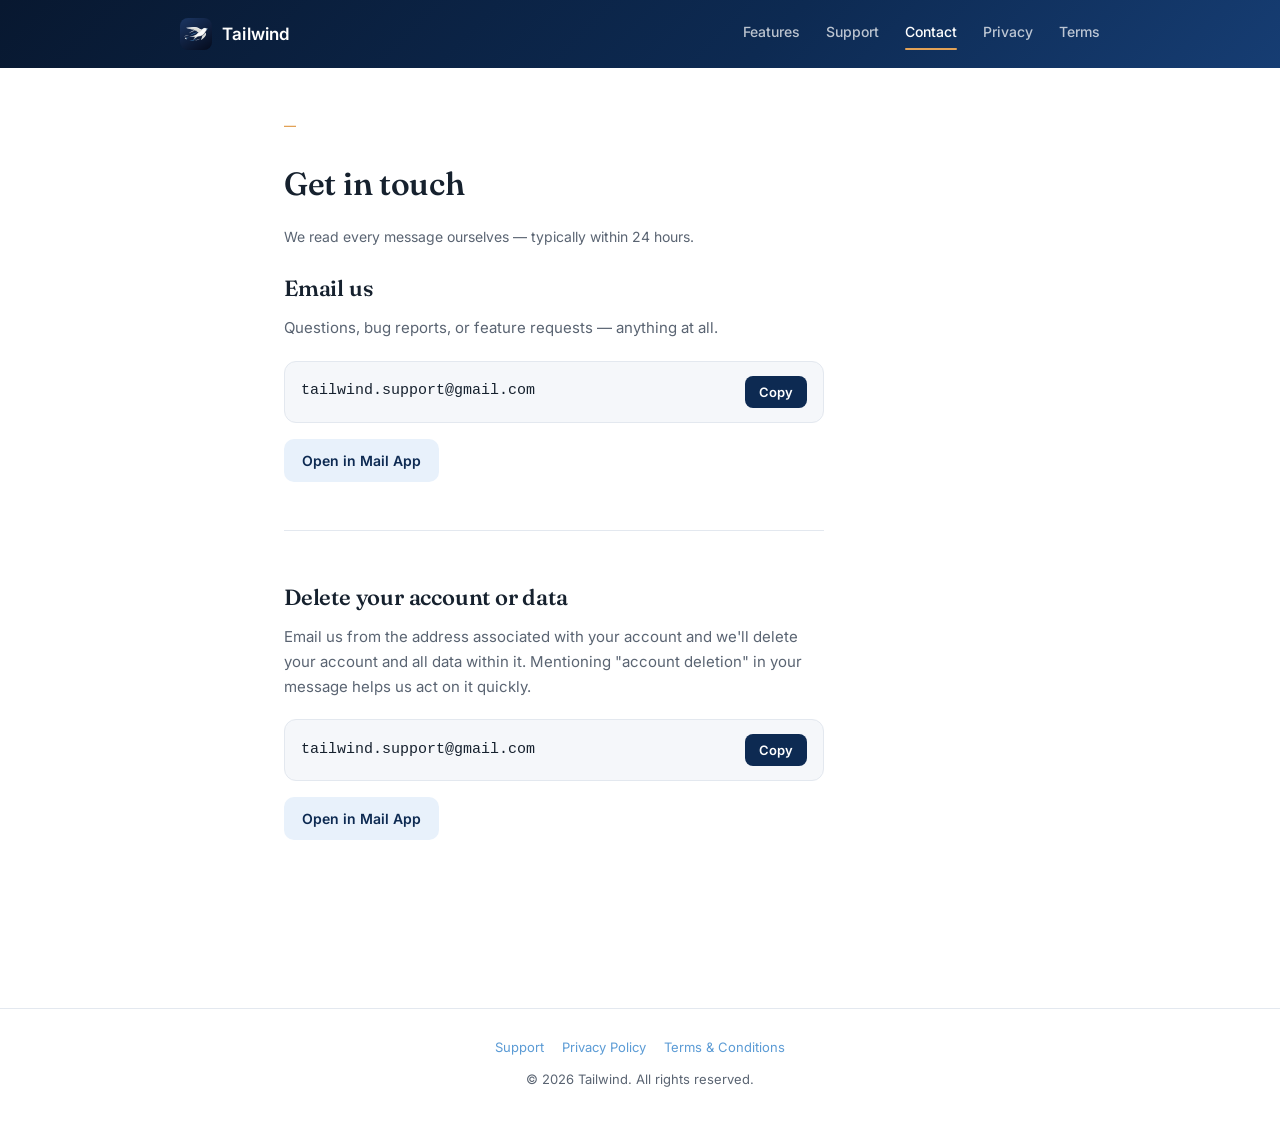
==== contact.html @ 38619ed3 "Add a dedicated contact page; make contact buttons reliable Email Support / Request Deletion now lin" ====
<!DOCTYPE html>
<html lang="en">
<head>
  <meta charset="UTF-8">
  <meta name="viewport" content="width=device-width, initial-scale=1.0">
  <title>Contact – Tailwind</title>
  <meta name="description" content="Get in touch with Tailwind support — email us directly, no ticket queue, no bot.">
  <link rel="icon" href="assets/icon.png">
  <link rel="preconnect" href="https://fonts.googleapis.com">
  <link rel="preconnect" href="https://fonts.gstatic.com" crossorigin>
  <link href="https://fonts.googleapis.com/css2?family=Fraunces:ital,wght@0,500;0,560;1,500&family=Inter:wght@400;500;600;700&display=swap" rel="stylesheet">
  <link rel="stylesheet" href="styles.css">
</head>
<body>
  <header class="site-header">
    <div class="header-inner">
      <a class="brand" href="index.html">
        <img src="assets/icon.png" alt="Tailwind">
        <span>Tailwind</span>
      </a>
      <nav class="site-nav">
        <a href="index.html#features">Features</a>
        <a href="index.html#support">Support</a>
        <a href="contact.html" class="active">Contact</a>
        <a href="privacy.html">Privacy</a>
        <a href="terms.html">Terms</a>
      </nav>
    </div>
  </header>

  <div class="page-head">
    <span class="eyebrow">Contact</span>
    <h1>Get in touch</h1>
    <p class="updated">We read every message ourselves — typically within 24 hours.</p>
  </div>

  <main>
    <div class="contact-block">
      <h2>Email us</h2>
      <p>Questions, bug reports, or feature requests — anything at all.</p>
      <div class="email-pill">
        <span id="email-1">tailwind.support@gmail.com</span>
        <button type="button" class="copy-btn" data-copy-target="email-1">Copy</button>
      </div>
      <a class="btn secondary" href="mailto:tailwind.support@gmail.com">Open in Mail App</a>
    </div>

    <div class="contact-block">
      <h2>Delete your account or data</h2>
      <p>Email us from the address associated with your account and we'll delete your account and all data within it. Mentioning "account deletion" in your message helps us act on it quickly.</p>
      <div class="email-pill">
        <span id="email-2">tailwind.support@gmail.com</span>
        <button type="button" class="copy-btn" data-copy-target="email-2">Copy</button>
      </div>
      <a class="btn secondary" href="mailto:tailwind.support@gmail.com?subject=Account%20deletion%20request">Open in Mail App</a>
    </div>
  </main>

  <footer>
    <div class="footer-links">
      <a href="index.html#support">Support</a>
      <a href="privacy.html">Privacy Policy</a>
      <a href="terms.html">Terms &amp; Conditions</a>
    </div>
    &copy; 2026 Tailwind. All rights reserved.
  </footer>

  <script src="script.js"></script>
</body>
</html>
---- styles.css ----
:root {
  --navy-dark: #081830;
  --navy: #0d2a52;
  --navy-light: #163d73;
  --blue-accent: #5b9bd5;
  --blue-accent-soft: #e8f1fb;
  --amber: #e2a257;
  --text: #16212e;
  --text-muted: #5a6472;
  --bg: #ffffff;
  --bg-soft: #f5f7fa;
  --border: #e3e8ef;
  --radius: 14px;
  --serif: "Fraunces", Georgia, "Times New Roman", serif;
  --sans: "Inter", -apple-system, BlinkMacSystemFont, "Segoe UI", Roboto, Helvetica, Arial, sans-serif;
}

* { box-sizing: border-box; }

html { scroll-behavior: smooth; }

body {
  margin: 0;
  font-family: var(--sans);
  color: var(--text);
  background: var(--bg);
  line-height: 1.65;
  -webkit-font-smoothing: antialiased;
}

a { color: var(--blue-accent); text-decoration: none; }
a:hover { text-decoration: underline; }

.site-header {
  background: linear-gradient(135deg, var(--navy-dark), var(--navy) 60%, var(--navy-light));
  color: #fff;
  padding: 18px 24px;
}

.site-header .header-inner {
  max-width: 920px;
  margin: 0 auto;
  display: flex;
  align-items: center;
  justify-content: space-between;
  gap: 16px;
}

.brand {
  display: flex;
  align-items: center;
  gap: 10px;
  color: #fff;
}

.brand img {
  width: 32px;
  height: 32px;
  border-radius: 8px;
  display: block;
}

.brand span {
  font-weight: 600;
  font-size: 17px;
  letter-spacing: 0.2px;
}

.brand:hover { text-decoration: none; opacity: 0.9; }

.site-nav {
  display: flex;
  align-items: center;
  gap: 26px;
}

.site-nav a {
  position: relative;
  color: rgba(255, 255, 255, 0.72);
  font-size: 14px;
  font-weight: 500;
  padding-bottom: 4px;
}

.site-nav a:hover { color: #fff; text-decoration: none; }

.site-nav a.active { color: #fff; }

.site-nav a.active::after {
  content: "";
  position: absolute;
  left: 0;
  right: 0;
  bottom: -2px;
  height: 2px;
  border-radius: 2px;
  background: var(--amber);
}

/* ---------- Hero ---------- */

.hero {
  position: relative;
  overflow: hidden;
  background:
    radial-gradient(640px circle at 88% 102%, rgba(226, 162, 87, 0.26), transparent 60%),
    radial-gradient(520px circle at 6% -4%, rgba(91, 155, 213, 0.22), transparent 55%),
    linear-gradient(160deg, var(--navy-dark), var(--navy) 55%, var(--navy-light));
  color: #fff;
  padding: 76px 24px 96px;
}

.hero::before {
  content: "";
  position: absolute;
  inset: 0;
  background-image: radial-gradient(rgba(255, 255, 255, 0.09) 1px, transparent 1px);
  background-size: 24px 24px;
  -webkit-mask-image: radial-gradient(ellipse at 20% 10%, black 30%, transparent 70%);
  mask-image: radial-gradient(ellipse at 20% 10%, black 30%, transparent 70%);
  pointer-events: none;
}

.hero-inner {
  position: relative;
  z-index: 1;
  max-width: 1080px;
  margin: 0 auto;
  display: flex;
  align-items: center;
  gap: 48px;
}

.hero-copy {
  flex: 1 1 440px;
  max-width: 480px;
}

.eyebrow {
  display: flex;
  align-items: center;
  gap: 10px;
  font-family: var(--sans);
  font-size: 12px;
  font-weight: 600;
  letter-spacing: 1.6px;
  text-transform: uppercase;
  color: rgba(255, 255, 255, 0.5);
  margin: 0 0 22px;
}

.eyebrow::before {
  content: "—";
  color: var(--amber);
}

main .eyebrow,
.legal .eyebrow {
  color: var(--text-muted);
}

main .eyebrow::before,
.legal .eyebrow::before {
  color: var(--blue-accent);
}

.hero h1 {
  font-family: var(--serif);
  font-weight: 560;
  font-size: 46px;
  line-height: 1.12;
  letter-spacing: -0.5px;
  margin: 0 0 20px;
}

.hero h1 em {
  font-style: italic;
  font-weight: 500;
  color: var(--amber);
}

.hero p.lede {
  font-size: 16.5px;
  color: rgba(255, 255, 255, 0.75);
  max-width: 460px;
  margin: 0;
}

.hero p.lede strong {
  color: #fff;
  font-weight: 600;
}

/* ---------- Hero reply-time chip ---------- */

.hero-ticket {
  display: inline-flex;
  align-items: center;
  gap: 10px;
  margin-top: 28px;
  padding: 9px 16px;
  background: rgba(255, 255, 255, 0.06);
  border: 1px solid rgba(255, 255, 255, 0.16);
  border-radius: 999px;
}

.hero-ticket .ticket-label {
  font-size: 11px;
  font-weight: 600;
  letter-spacing: 0.6px;
  text-transform: uppercase;
  color: rgba(255, 255, 255, 0.55);
}

.hero-ticket .ticket-value {
  font-family: var(--serif);
  font-style: italic;
  font-size: 16px;
  font-weight: 500;
  color: var(--amber);
}

/* ---------- Phone mockups ---------- */

.phones {
  position: relative;
  flex: 0 0 auto;
  width: 360px;
  height: 460px;
  margin: 0 auto;
  perspective: 1400px;
}

.phone {
  position: absolute;
  width: 220px;
  border-radius: 34px;
  background: #0b0b0d;
  padding: 10px;
  box-shadow: 0 30px 60px -16px rgba(0, 0, 0, 0.55), 0 0 0 1px rgba(255, 255, 255, 0.06);
  transform: rotateX(var(--tiltX, 0deg)) rotateY(var(--tiltY, 0deg));
  transition: transform 0.3s ease-out;
}

.phone-back {
  top: 0;
  right: 14px;
  width: 196px;
  opacity: 0.82;
  transform: rotate(6deg) rotateX(var(--tiltX, 0deg)) rotateY(var(--tiltY, 0deg));
  z-index: 1;
}

.phone-front {
  bottom: 0;
  left: 0;
  z-index: 2;
  transform: rotate(-4deg) rotateX(var(--tiltX, 0deg)) rotateY(var(--tiltY, 0deg));
}

.phone-notch {
  position: absolute;
  top: 10px;
  left: 50%;
  transform: translateX(-50%);
  width: 70px;
  height: 18px;
  background: #0b0b0d;
  border-radius: 0 0 12px 12px;
  z-index: 3;
}

.phone-screen {
  position: relative;
  background: #0f172a;
  border-radius: 25px;
  overflow: hidden;
  aspect-ratio: 923 / 2000;
}

.phone-screen img {
  display: block;
  width: 100%;
  height: 100%;
  object-fit: cover;
}

/* ---------- Hero actions ---------- */

.hero-actions {
  display: flex;
  flex-wrap: wrap;
  gap: 12px;
  margin-top: 30px;
}

.hero-actions .btn.ghost {
  background: transparent;
  border: 1px solid rgba(255, 255, 255, 0.28);
  color: #fff;
}

.hero-actions .btn.ghost:hover {
  background: rgba(255, 255, 255, 0.08);
}

/* ---------- Features ---------- */

section.block.features {
  margin-top: 88px;
}

.feature-row {
  display: flex;
  align-items: center;
  gap: 56px;
  margin-top: 56px;
}

.feature-row.reverse {
  flex-direction: row-reverse;
}

.feature-phone {
  flex: 0 0 auto;
}

.phone-standalone {
  position: relative;
  width: 210px;
  margin: 0 auto;
  transform: none !important;
  box-shadow: 0 24px 48px -16px rgba(13, 42, 82, 0.35), 0 0 0 1px rgba(13, 42, 82, 0.06);
}

.feature-copy {
  flex: 1 1 320px;
}

.feature-num {
  display: block;
  font-family: "SFMono-Regular", Consolas, "Liberation Mono", Menlo, monospace;
  font-size: 12px;
  font-weight: 600;
  color: var(--blue-accent);
  margin-bottom: 10px;
}

.feature-copy h3 {
  font-family: var(--serif);
  font-weight: 560;
  font-size: 23px;
  margin: 0 0 12px;
  letter-spacing: -0.2px;
  color: var(--text);
}

.feature-copy p {
  font-size: 15px;
  color: var(--text-muted);
  max-width: 420px;
  margin: 0;
}

/* ---------- Page head (legal pages) ---------- */

.page-head {
  max-width: 760px;
  margin: 0 auto;
  padding: 48px 24px 8px;
}

.page-head h1 {
  font-family: var(--serif);
  font-weight: 560;
  font-size: 32px;
  margin: 0 0 6px;
  letter-spacing: -0.3px;
}

.page-head .updated {
  color: var(--text-muted);
  font-size: 14px;
}

/* ---------- Contact page ---------- */

.contact-block {
  max-width: 540px;
  margin: 0 0 48px;
  padding-bottom: 48px;
  border-bottom: 1px solid var(--border);
}

.contact-block:last-child {
  border-bottom: none;
}

.contact-block h2 {
  font-family: var(--serif);
  font-weight: 560;
  font-size: 22px;
  margin: 0 0 10px;
  letter-spacing: -0.2px;
}

.contact-block p {
  font-size: 15px;
  color: var(--text-muted);
  margin: 0 0 20px;
}

.email-pill {
  display: flex;
  align-items: center;
  justify-content: space-between;
  gap: 12px;
  background: var(--bg-soft);
  border: 1px solid var(--border);
  border-radius: 12px;
  padding: 14px 16px;
  margin-bottom: 16px;
}

.email-pill span {
  font-family: "SFMono-Regular", Consolas, "Liberation Mono", Menlo, monospace;
  font-size: 15px;
  color: var(--text);
  word-break: break-all;
}

.copy-btn {
  flex: 0 0 auto;
  background: var(--navy);
  color: #fff;
  border: none;
  font-family: var(--sans);
  font-size: 13px;
  font-weight: 600;
  padding: 8px 14px;
  border-radius: 8px;
  cursor: pointer;
}

.copy-btn:hover { background: var(--navy-light); }

.copy-btn.copied { background: #2f9e5c; }

main {
  max-width: 760px;
  margin: 0 auto;
  padding: 0 24px 72px;
}

/* ---------- Cards ---------- */

.cards {
  display: grid;
  grid-template-columns: 1fr 1fr;
  gap: 16px;
  margin-top: 24px;
}

.card {
  background: var(--bg);
  border: 1px solid var(--border);
  border-radius: var(--radius);
  padding: 24px;
  box-shadow: 0 16px 36px rgba(13, 42, 82, 0.1);
}

.card h3 {
  font-size: 16px;
  margin: 0 0 8px;
}

.card p {
  font-size: 14px;
  color: var(--text-muted);
  margin: 0 0 16px;
}

.btn {
  display: inline-flex;
  align-items: center;
  gap: 8px;
  background: var(--navy);
  color: #fff;
  font-size: 14px;
  font-weight: 600;
  padding: 10px 18px;
  border-radius: 10px;
}

.btn:hover {
  background: var(--navy-light);
  text-decoration: none;
}

.btn.secondary {
  background: var(--blue-accent-soft);
  color: var(--navy);
}

.btn.secondary:hover { background: #ddeaf8; }

/* ---------- FAQ ---------- */

section.block {
  margin-top: 64px;
}

section.block h2 {
  font-family: var(--serif);
  font-weight: 560;
  font-size: 24px;
  margin: 0 0 20px;
  letter-spacing: -0.2px;
}

.faq-item {
  border: 1px solid var(--border);
  border-radius: 10px;
  padding: 2px 18px;
  margin-bottom: 10px;
  background: var(--bg-soft);
}

.faq-item summary {
  cursor: pointer;
  font-weight: 600;
  font-size: 15px;
  padding: 14px 0;
  list-style: none;
  display: flex;
  justify-content: space-between;
  align-items: center;
}

.faq-item summary::-webkit-details-marker { display: none; }

.faq-q-wrap {
  display: flex;
  align-items: center;
  gap: 16px;
}

.faq-num {
  font-family: "SFMono-Regular", Consolas, "Liberation Mono", Menlo, monospace;
  font-size: 12px;
  font-weight: 600;
  letter-spacing: 0.4px;
  color: var(--amber);
  min-width: 20px;
}

.faq-item summary::after {
  content: "+";
  color: var(--blue-accent);
  font-size: 20px;
  font-weight: 400;
  margin-left: 12px;
}

.faq-item[open] summary::after { content: "\2212"; }

.faq-item p {
  margin: 0 0 16px;
  color: var(--text-muted);
  font-size: 14.5px;
}

/* ---------- Legal pages ---------- */

.callout {
  display: flex;
  gap: 14px;
  align-items: flex-start;
  background: var(--blue-accent-soft);
  border: 1px solid rgba(91, 155, 213, 0.3);
  border-radius: 12px;
  padding: 16px 18px;
  margin: 24px 0 32px;
}

.callout-icon {
  font-size: 20px;
  line-height: 1;
}

.callout div {
  font-size: 14.5px;
  color: #1f3a57;
}

.callout strong {
  color: var(--navy);
}

.callout.warning {
  background: #fef3e8;
  border-color: rgba(226, 162, 87, 0.4);
}

.callout.warning div { color: #6b4a1f; }
.callout.warning strong { color: #8a5a1a; }

.processor-list {
  padding-left: 20px;
  margin: 12px 0 16px;
}

.processor-list li {
  margin-bottom: 8px;
}

.legal h2 {
  font-size: 16px;
  margin-top: 32px;
  margin-bottom: 8px;
  color: var(--navy);
}

.legal p, .legal li {
  font-size: 15px;
  color: #333;
}

.legal ul { padding-left: 20px; }

footer {
  border-top: 1px solid var(--border);
  padding: 28px 24px 40px;
  text-align: center;
  color: var(--text-muted);
  font-size: 13px;
}

footer .footer-links {
  display: flex;
  gap: 18px;
  justify-content: center;
  margin-bottom: 10px;
}

/* ---------- Scroll reveal ---------- */

.reveal {
  opacity: 0;
  transform: translateY(18px);
  transition: opacity 0.6s ease, transform 0.6s ease;
}

.reveal.in-view {
  opacity: 1;
  transform: translateY(0);
}

@media (prefers-reduced-motion: reduce) {
  .reveal { transition: none; }
  .phone { transition: none; }
}

@media (max-width: 860px) {
  .hero-inner {
    flex-direction: column;
    align-items: flex-start;
    gap: 56px;
  }

  .phones {
    align-self: center;
    margin: 0;
  }

  .feature-row,
  .feature-row.reverse {
    flex-direction: column;
    gap: 28px;
    text-align: center;
  }

  .feature-copy p { margin: 0 auto; }
}

@media (max-width: 560px) {
  .cards { grid-template-columns: 1fr; }
  .hero { padding: 56px 20px 72px; }
  .hero h1 { font-size: 34px; }
  .phones { width: 300px; height: 400px; transform: scale(0.92); transform-origin: top center; }
  .site-header { padding: 16px 14px; }
  .site-nav { gap: 8px; }
  .site-nav a { font-size: 11.5px; }
  .brand span { display: none; }
  .hero-actions { flex-direction: column; align-items: stretch; }
  .hero-actions .btn { text-align: center; justify-content: center; }
}
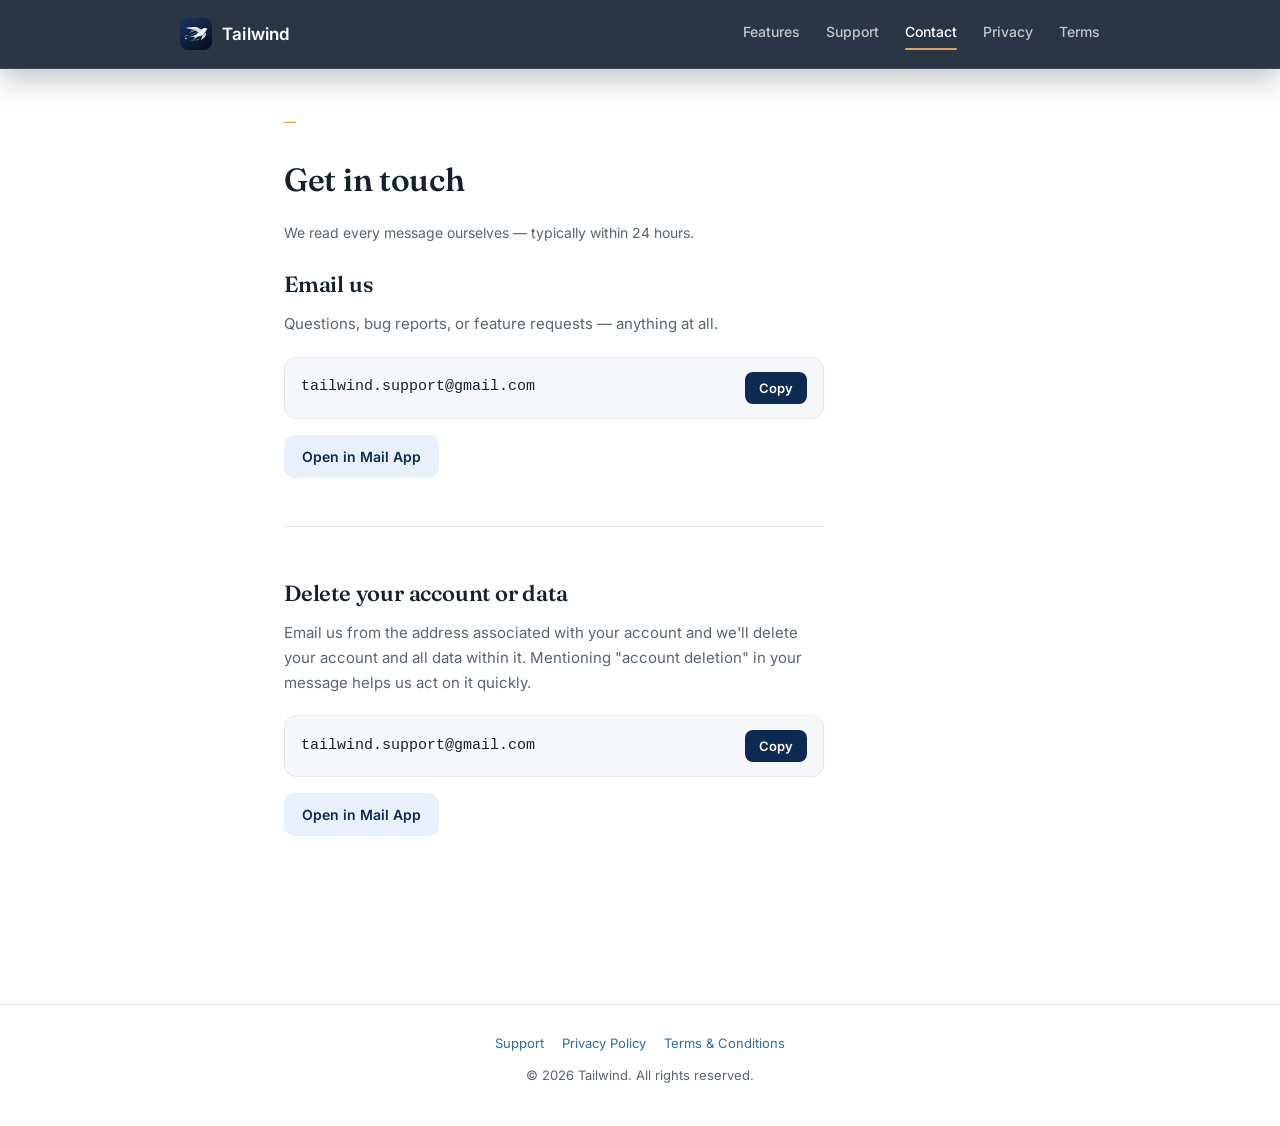
==== commit 7f28b642: "Fix WCAG AA contrast failures found via ui-ux-pro-max audit Measured actual contrast ratios rather t" ====
--- a/contact.html
+++ b/contact.html
@@ -11,7 +11,7 @@
   <link href="https://fonts.googleapis.com/css2?family=Fraunces:ital,wght@0,500;0,560;1,500&family=Inter:wght@400;500;600;700&display=swap" rel="stylesheet">
   <link rel="stylesheet" href="styles.css">
 </head>
-<body>
+<body class="no-hero">
   <header class="site-header">
     <div class="header-inner">
       <a class="brand" href="index.html">
--- a/styles.css
+++ b/styles.css
@@ -4,7 +4,9 @@
   --navy-light: #163d73;
   --blue-accent: #5b9bd5;
   --blue-accent-soft: #e8f1fb;
+  --blue-accent-text: #2a6ea8; /* darker variant for text on light backgrounds — #5b9bd5 fails WCAG AA there (~3:1) */
   --amber: #e2a257;
+  --amber-text: #966022; /* darker variant for text on light backgrounds — #e2a257 fails WCAG AA there (~2:1) */
   --text: #16212e;
   --text-muted: #5a6472;
   --bg: #ffffff;
@@ -28,13 +30,39 @@
   -webkit-font-smoothing: antialiased;
 }
 
-a { color: var(--blue-accent); text-decoration: none; }
+a { color: var(--blue-accent-text); text-decoration: none; transition: color 0.15s ease; }
 a:hover { text-decoration: underline; }
 
 .site-header {
-  background: linear-gradient(135deg, var(--navy-dark), var(--navy) 60%, var(--navy-light));
+  position: fixed;
+  top: 0;
+  left: 0;
+  right: 0;
+  z-index: 50;
+  background: rgba(8, 24, 48, 0.42);
+  backdrop-filter: blur(16px) saturate(140%);
+  -webkit-backdrop-filter: blur(16px) saturate(140%);
   color: #fff;
   padding: 18px 24px;
+  border-bottom: 1px solid rgba(255, 255, 255, 0.08);
+  box-shadow: 0 1px 0 rgba(255, 255, 255, 0.04);
+  transition: background-color 0.35s ease, box-shadow 0.35s ease, border-color 0.35s ease;
+}
+
+.site-header.scrolled {
+  background: rgba(8, 20, 40, 0.86);
+  box-shadow: 0 10px 30px rgba(5, 14, 28, 0.25);
+  border-bottom-color: rgba(255, 255, 255, 0.1);
+}
+
+/* Pages with no dark hero behind the header: the glass effect over a white
+   page doesn't get dark enough for the nav text to pass contrast at rest
+   (measured ~2.1:1 vs the 4.5:1 required), so start solid instead of easing
+   into it on scroll. */
+body.no-hero .site-header {
+  background: rgba(8, 20, 40, 0.86);
+  box-shadow: 0 10px 30px rgba(5, 14, 28, 0.25);
+  border-bottom-color: rgba(255, 255, 255, 0.1);
 }
 
 .site-header .header-inner {
@@ -51,6 +79,7 @@
   align-items: center;
   gap: 10px;
   color: #fff;
+  transition: opacity 0.2s ease, transform 0.2s ease;
 }
 
 .brand img {
@@ -58,6 +87,7 @@
   height: 32px;
   border-radius: 8px;
   display: block;
+  transition: box-shadow 0.2s ease, transform 0.2s ease;
 }
 
 .brand span {
@@ -67,6 +97,8 @@
 }
 
 .brand:hover { text-decoration: none; opacity: 0.9; }
+.brand:hover img { box-shadow: 0 0 0 3px rgba(255, 255, 255, 0.14); transform: translateY(-1px); }
+.brand:active { transform: scale(0.97); }
 
 .site-nav {
   display: flex;
@@ -80,9 +112,24 @@
   font-size: 14px;
   font-weight: 500;
   padding-bottom: 4px;
+  transition: color 0.2s ease;
 }
 
 .site-nav a:hover { color: #fff; text-decoration: none; }
+
+.site-nav a::after {
+  content: "";
+  position: absolute;
+  left: 0;
+  right: 100%;
+  bottom: -2px;
+  height: 2px;
+  border-radius: 2px;
+  background: rgba(255, 255, 255, 0.55);
+  transition: right 0.25s ease;
+}
+
+.site-nav a:not(.active):hover::after { right: 0; }
 
 .site-nav a.active { color: #fff; }
 
@@ -107,7 +154,7 @@
     radial-gradient(520px circle at 6% -4%, rgba(91, 155, 213, 0.22), transparent 55%),
     linear-gradient(160deg, var(--navy-dark), var(--navy) 55%, var(--navy-light));
   color: #fff;
-  padding: 76px 24px 96px;
+  padding: 108px 24px 96px;
 }
 
 .hero::before {
@@ -161,7 +208,7 @@
 
 main .eyebrow::before,
 .legal .eyebrow::before {
-  color: var(--blue-accent);
+  color: var(--blue-accent-text);
 }
 
 .hero h1 {
@@ -331,6 +378,12 @@
   margin: 0 auto;
   transform: none !important;
   box-shadow: 0 24px 48px -16px rgba(13, 42, 82, 0.35), 0 0 0 1px rgba(13, 42, 82, 0.06);
+  transition: transform 0.35s ease, box-shadow 0.35s ease;
+}
+
+.phone-standalone:hover {
+  transform: translateY(-8px) !important;
+  box-shadow: 0 34px 60px -14px rgba(13, 42, 82, 0.42), 0 0 0 1px rgba(13, 42, 82, 0.08);
 }
 
 .feature-copy {
@@ -342,7 +395,7 @@
   font-family: "SFMono-Regular", Consolas, "Liberation Mono", Menlo, monospace;
   font-size: 12px;
   font-weight: 600;
-  color: var(--blue-accent);
+  color: var(--blue-accent-text);
   margin-bottom: 10px;
 }
 
@@ -367,7 +420,7 @@
 .page-head {
   max-width: 760px;
   margin: 0 auto;
-  padding: 48px 24px 8px;
+  padding: 112px 24px 8px;
 }
 
 .page-head h1 {
@@ -420,7 +473,10 @@
   border-radius: 12px;
   padding: 14px 16px;
   margin-bottom: 16px;
-}
+  transition: border-color 0.2s ease;
+}
+
+.email-pill:hover { border-color: rgba(91, 155, 213, 0.4); }
 
 .email-pill span {
   font-family: "SFMono-Regular", Consolas, "Liberation Mono", Menlo, monospace;
@@ -440,9 +496,11 @@
   padding: 8px 14px;
   border-radius: 8px;
   cursor: pointer;
-}
-
-.copy-btn:hover { background: var(--navy-light); }
+  transition: background-color 0.2s ease, transform 0.15s ease;
+}
+
+.copy-btn:hover { background: var(--navy-light); transform: translateY(-1px); }
+.copy-btn:active { transform: translateY(0) scale(0.96); }
 
 .copy-btn.copied { background: #2f9e5c; }
 
@@ -467,6 +525,13 @@
   border-radius: var(--radius);
   padding: 24px;
   box-shadow: 0 16px 36px rgba(13, 42, 82, 0.1);
+  transition: transform 0.25s ease, box-shadow 0.25s ease, border-color 0.25s ease;
+}
+
+.card:hover {
+  transform: translateY(-4px);
+  box-shadow: 0 22px 44px rgba(13, 42, 82, 0.16);
+  border-color: rgba(91, 155, 213, 0.35);
 }
 
 .card h3 {
@@ -490,11 +555,19 @@
   font-weight: 600;
   padding: 10px 18px;
   border-radius: 10px;
+  transition: background-color 0.2s ease, transform 0.15s ease, box-shadow 0.2s ease;
 }
 
 .btn:hover {
   background: var(--navy-light);
   text-decoration: none;
+  transform: translateY(-2px);
+  box-shadow: 0 10px 20px rgba(13, 42, 82, 0.22);
+}
+
+.btn:active {
+  transform: translateY(0);
+  box-shadow: none;
 }
 
 .btn.secondary {
@@ -502,7 +575,10 @@
   color: var(--navy);
 }
 
-.btn.secondary:hover { background: #ddeaf8; }
+.btn.secondary:hover {
+  background: #ddeaf8;
+  box-shadow: 0 10px 20px rgba(91, 155, 213, 0.22);
+}
 
 /* ---------- FAQ ---------- */
 
@@ -524,6 +600,12 @@
   padding: 2px 18px;
   margin-bottom: 10px;
   background: var(--bg-soft);
+  transition: background-color 0.2s ease, border-color 0.2s ease;
+}
+
+.faq-item:hover {
+  background: #eef2f6;
+  border-color: #d6dee6;
 }
 
 .faq-item summary {
@@ -550,19 +632,21 @@
   font-size: 12px;
   font-weight: 600;
   letter-spacing: 0.4px;
-  color: var(--amber);
+  color: var(--amber-text);
   min-width: 20px;
 }
 
 .faq-item summary::after {
   content: "+";
-  color: var(--blue-accent);
+  color: var(--blue-accent-text);
   font-size: 20px;
   font-weight: 400;
   margin-left: 12px;
-}
-
-.faq-item[open] summary::after { content: "\2212"; }
+  display: inline-block;
+  transition: transform 0.3s ease;
+}
+
+.faq-item[open] summary::after { transform: rotate(45deg); }
 
 .faq-item p {
   margin: 0 0 16px;
@@ -658,7 +742,23 @@
 
 @media (prefers-reduced-motion: reduce) {
   .reveal { transition: none; }
-  .phone { transition: none; }
+  .phone,
+  .phone-standalone,
+  .card,
+  .btn,
+  .copy-btn,
+  .brand,
+  .brand img,
+  .site-header {
+    transition: none;
+  }
+  .card:hover,
+  .btn:hover {
+    transform: none;
+  }
+  .phone-standalone:hover {
+    transform: none !important;
+  }
 }
 
 @media (max-width: 860px) {
@@ -685,7 +785,7 @@
 
 @media (max-width: 560px) {
   .cards { grid-template-columns: 1fr; }
-  .hero { padding: 56px 20px 72px; }
+  .hero { padding: 88px 20px 72px; }
   .hero h1 { font-size: 34px; }
   .phones { width: 300px; height: 400px; transform: scale(0.92); transform-origin: top center; }
   .site-header { padding: 16px 14px; }
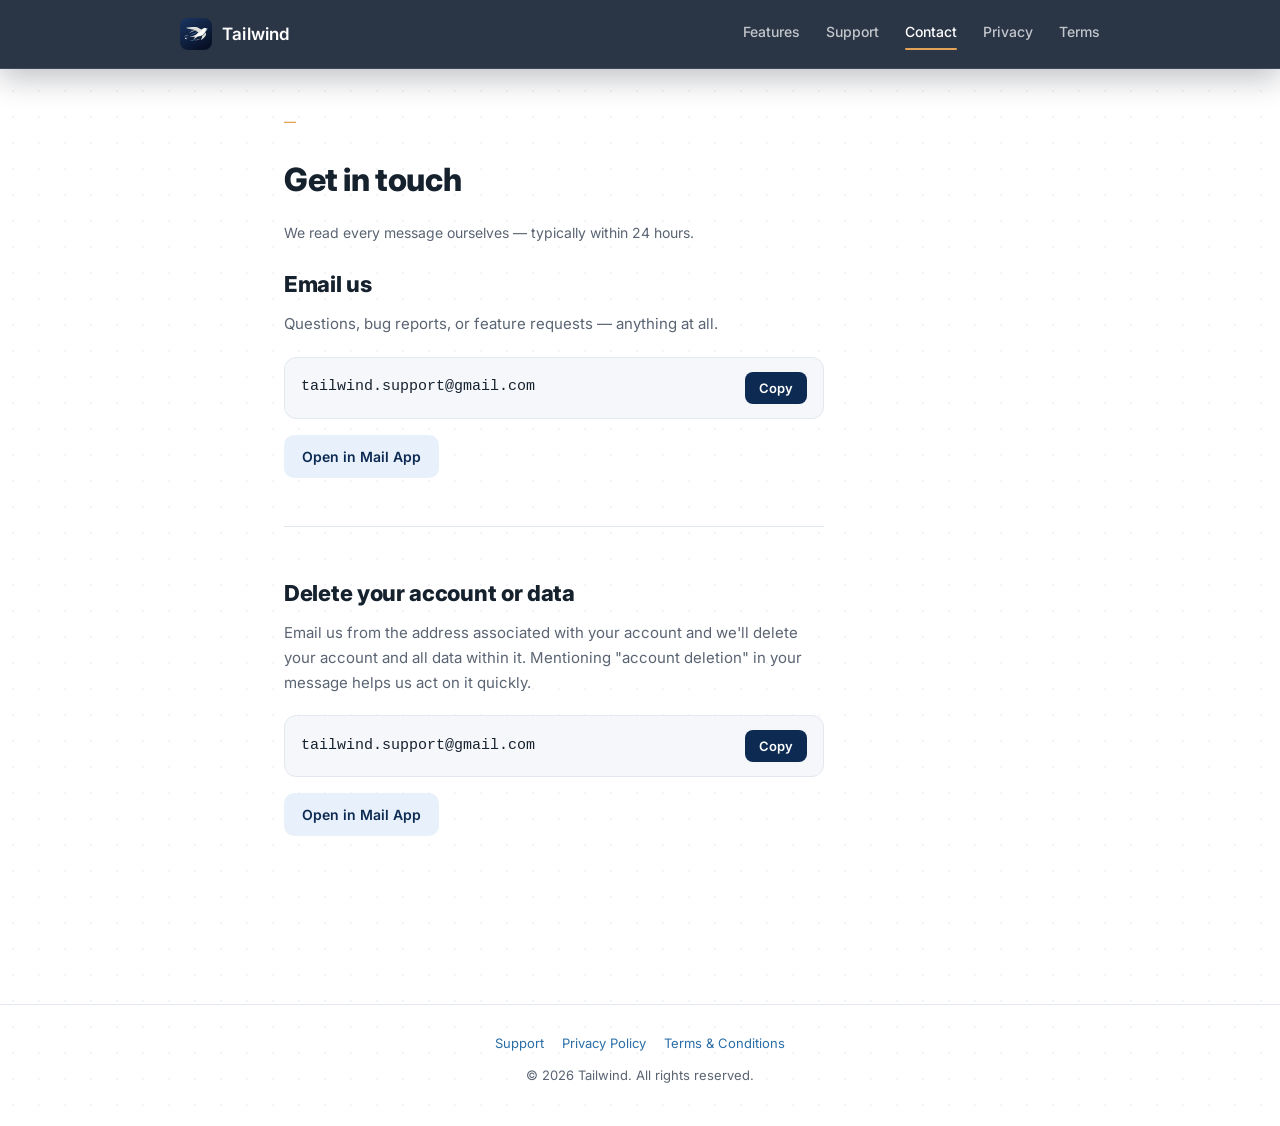
==== commit c7380c2a: "Switch headings to Inter (matching the app), keep Fraunces as an accent The real app uses Inter excl" ====
--- a/contact.html
+++ b/contact.html
@@ -8,7 +8,7 @@
   <link rel="icon" href="assets/icon.png">
   <link rel="preconnect" href="https://fonts.googleapis.com">
   <link rel="preconnect" href="https://fonts.gstatic.com" crossorigin>
-  <link href="https://fonts.googleapis.com/css2?family=Fraunces:ital,wght@0,500;0,560;1,500&family=Inter:wght@400;500;600;700&display=swap" rel="stylesheet">
+  <link href="https://fonts.googleapis.com/css2?family=Fraunces:ital,wght@1,500&family=Inter:wght@400;500;600;700;800&display=swap" rel="stylesheet">
   <link rel="stylesheet" href="styles.css">
 </head>
 <body class="no-hero">
--- a/styles.css
+++ b/styles.css
@@ -25,7 +25,9 @@
   margin: 0;
   font-family: var(--sans);
   color: var(--text);
-  background: var(--bg);
+  background-color: var(--bg);
+  background-image: radial-gradient(rgba(13, 42, 82, 0.05) 1px, transparent 1px);
+  background-size: 26px 26px;
   line-height: 1.65;
   -webkit-font-smoothing: antialiased;
 }
@@ -212,15 +214,16 @@
 }
 
 .hero h1 {
+  font-family: var(--sans);
+  font-weight: 800;
+  font-size: 46px;
+  line-height: 1.1;
+  letter-spacing: -1.2px;
+  margin: 0 0 20px;
+}
+
+.hero h1 em {
   font-family: var(--serif);
-  font-weight: 560;
-  font-size: 46px;
-  line-height: 1.12;
-  letter-spacing: -0.5px;
-  margin: 0 0 20px;
-}
-
-.hero h1 em {
   font-style: italic;
   font-weight: 500;
   color: var(--amber);
@@ -400,11 +403,11 @@
 }
 
 .feature-copy h3 {
-  font-family: var(--serif);
-  font-weight: 560;
+  font-family: var(--sans);
+  font-weight: 800;
   font-size: 23px;
   margin: 0 0 12px;
-  letter-spacing: -0.2px;
+  letter-spacing: -0.3px;
   color: var(--text);
 }
 
@@ -424,11 +427,11 @@
 }
 
 .page-head h1 {
-  font-family: var(--serif);
-  font-weight: 560;
+  font-family: var(--sans);
+  font-weight: 800;
   font-size: 32px;
   margin: 0 0 6px;
-  letter-spacing: -0.3px;
+  letter-spacing: -0.4px;
 }
 
 .page-head .updated {
@@ -450,11 +453,11 @@
 }
 
 .contact-block h2 {
-  font-family: var(--serif);
-  font-weight: 560;
+  font-family: var(--sans);
+  font-weight: 800;
   font-size: 22px;
   margin: 0 0 10px;
-  letter-spacing: -0.2px;
+  letter-spacing: -0.3px;
 }
 
 .contact-block p {
@@ -587,11 +590,11 @@
 }
 
 section.block h2 {
-  font-family: var(--serif);
-  font-weight: 560;
+  font-family: var(--sans);
+  font-weight: 800;
   font-size: 24px;
   margin: 0 0 20px;
-  letter-spacing: -0.2px;
+  letter-spacing: -0.3px;
 }
 
 .faq-item {
@@ -647,6 +650,11 @@
 }
 
 .faq-item[open] summary::after { transform: rotate(45deg); }
+
+.faq-answer {
+  overflow: hidden;
+  transition: height 0.3s ease;
+}
 
 .faq-item p {
   margin: 0 0 16px;
@@ -749,7 +757,9 @@
   .copy-btn,
   .brand,
   .brand img,
-  .site-header {
+  .site-header,
+  .faq-answer,
+  .faq-item summary::after {
     transition: none;
   }
   .card:hover,
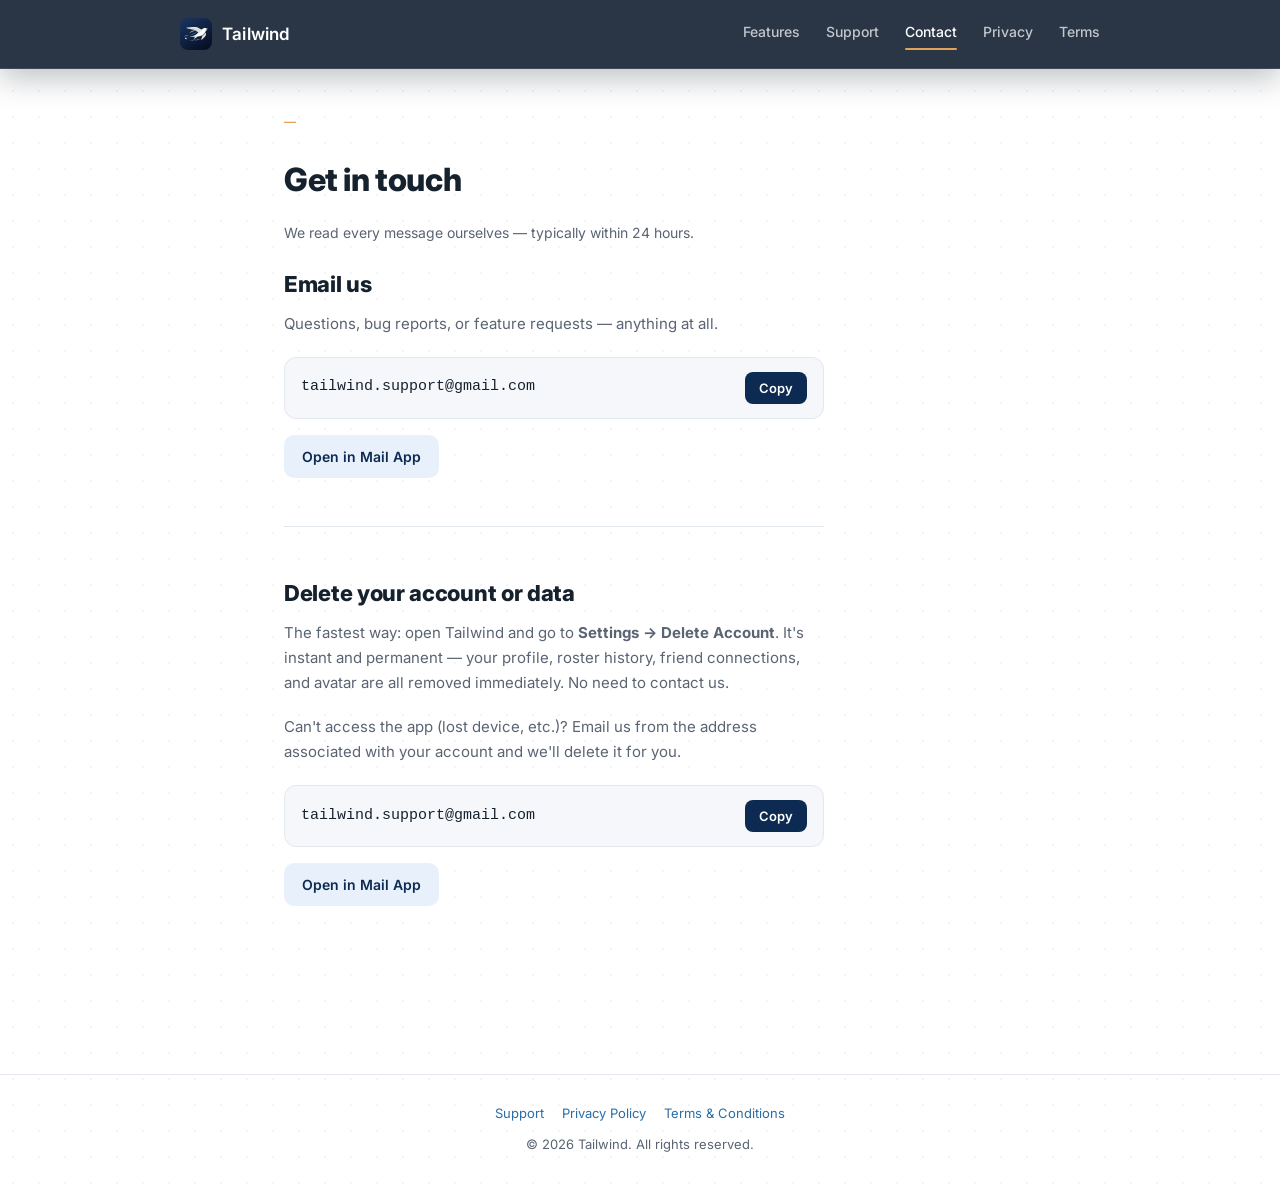
==== commit f4f0346a: "Fix inaccurate account-deletion copy: it's self-service, in-app Verified against the actual code (fr" ====
--- a/contact.html
+++ b/contact.html
@@ -47,7 +47,8 @@
 
     <div class="contact-block">
       <h2>Delete your account or data</h2>
-      <p>Email us from the address associated with your account and we'll delete your account and all data within it. Mentioning "account deletion" in your message helps us act on it quickly.</p>
+      <p>The fastest way: open Tailwind and go to <strong>Settings → Delete Account</strong>. It's instant and permanent — your profile, roster history, friend connections, and avatar are all removed immediately. No need to contact us.</p>
+      <p>Can't access the app (lost device, etc.)? Email us from the address associated with your account and we'll delete it for you.</p>
       <div class="email-pill">
         <span id="email-2">tailwind.support@gmail.com</span>
         <button type="button" class="copy-btn" data-copy-target="email-2">Copy</button>
